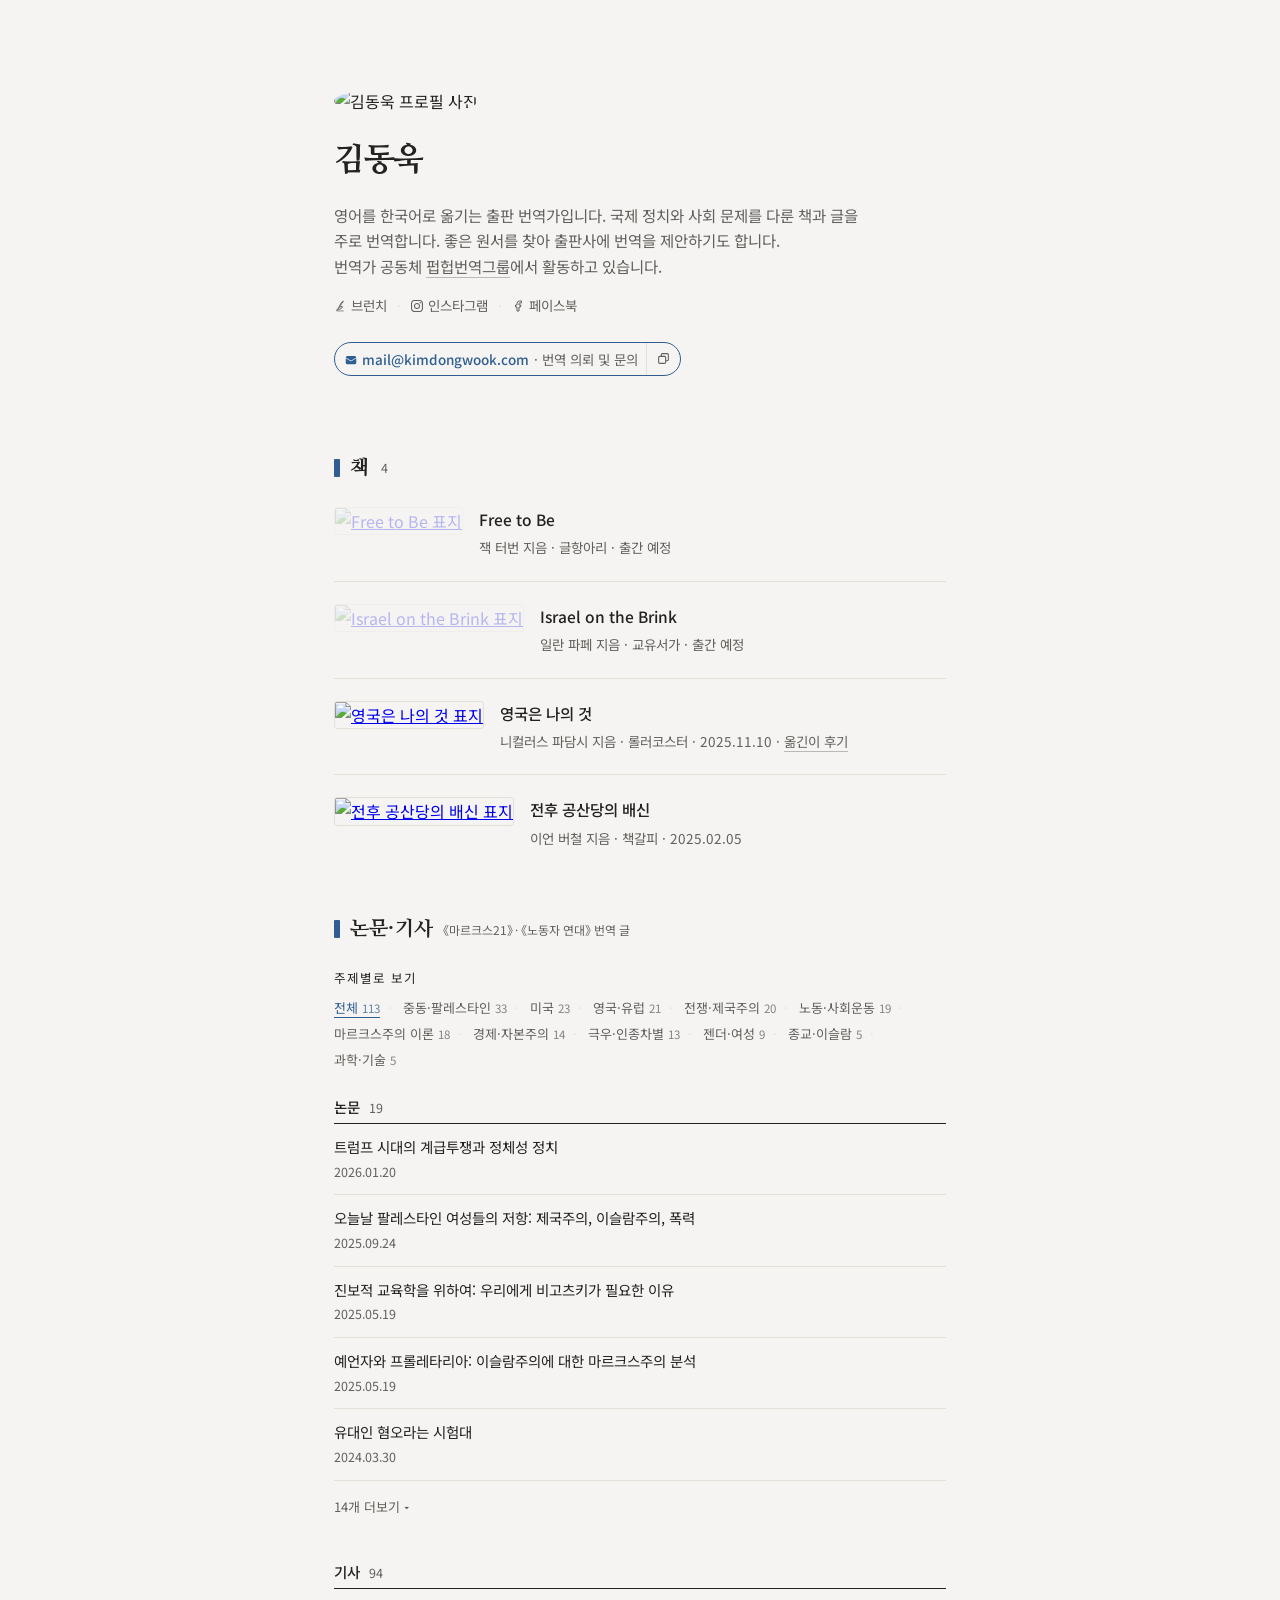
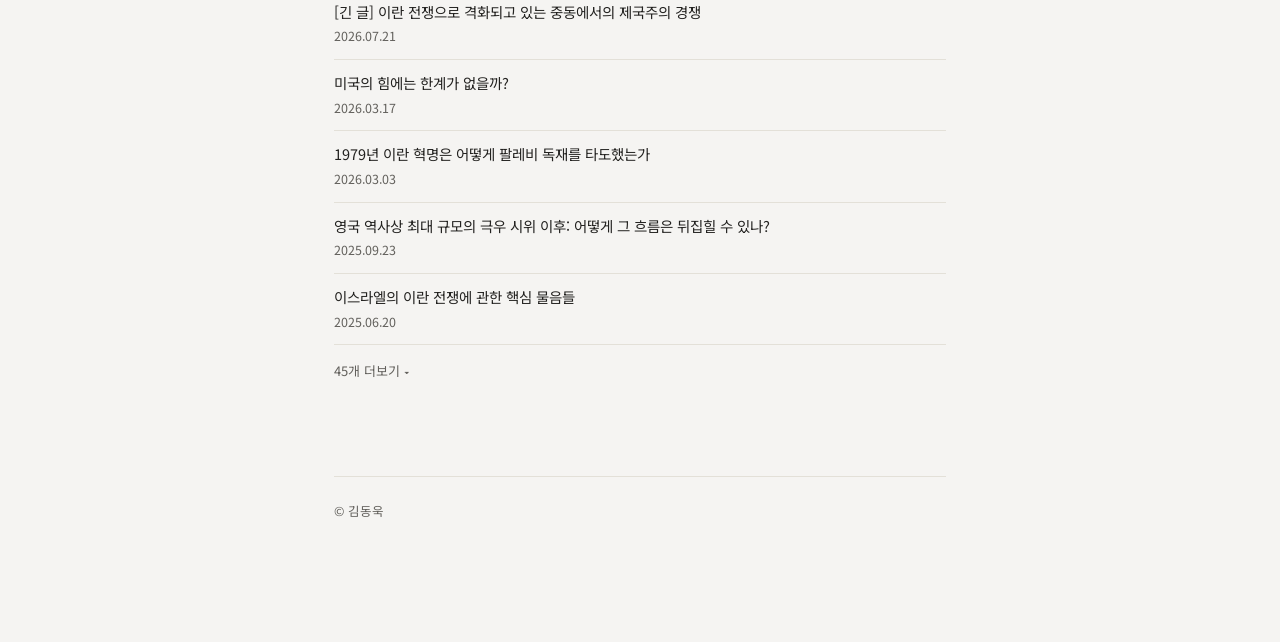
==== index.html @ 089b230c "Update asset version" ====
<!DOCTYPE html>
<html lang="ko">
<head>
<meta charset="UTF-8">
<meta name="viewport" content="width=device-width, initial-scale=1.0">

<!-- Google tag (gtag.js) -->
<script async src="https://www.googletagmanager.com/gtag/js?id=G-7L3V4NQENM"></script>
<script>
  window.dataLayer = window.dataLayer || [];
  function gtag(){dataLayer.push(arguments);}
  gtag('js', new Date());
  gtag('config', 'G-7L3V4NQENM');
</script>

<title>번역가 김동욱 | 포트폴리오</title>
<meta name="description" content="영어를 한국어로 옮기는 출판 번역가입니다. 국제 정치와 사회 문제를 다룬 책과 글을 주로 번역합니다.">
<meta name="theme-color" content="#F5F4F2">
<link rel="canonical" href="https://kimdongwook.com/">

<link rel="icon" type="image/png" sizes="32x32" href="assets/img/favicon-32x32.png">
<link rel="icon" type="image/png" sizes="16x16" href="assets/img/favicon-16x16.png">
<link rel="apple-touch-icon" sizes="180x180" href="assets/img/apple-touch-icon.png">

<meta property="og:type" content="profile">
<meta property="og:site_name" content="번역가 김동욱">
<meta property="og:title" content="번역가 김동욱 | 포트폴리오">
<meta property="og:description" content="영어를 한국어로 옮기는 출판 번역가입니다. 국제 정치와 사회 문제를 다룬 책과 글을 주로 번역합니다.">
<meta property="og:url" content="https://kimdongwook.com/">
<meta property="og:image" content="https://kimdongwook.com/assets/img/ogimage.jpg">
<meta property="og:image:width" content="1200">
<meta property="og:image:height" content="630">
<meta property="og:image:alt" content="번역가 김동욱의 프로필 사진과 이름, 소개 문구">
<meta property="og:locale" content="ko_KR">

<meta name="twitter:card" content="summary_large_image">
<meta name="twitter:title" content="번역가 김동욱 | 포트폴리오">
<meta name="twitter:description" content="영어를 한국어로 옮기는 출판 번역가입니다. 국제 정치와 사회 문제를 다룬 책과 글을 주로 번역합니다.">
<meta name="twitter:image" content="https://kimdongwook.com/assets/img/ogimage.jpg">
<meta name="twitter:image:alt" content="번역가 김동욱의 프로필 사진과 이름, 소개 문구">

<script type="application/ld+json">
{
  "@context": "https://schema.org",
  "@type": "Person",
  "name": "김동욱",
  "url": "https://kimdongwook.com/",
  "image": "https://kimdongwook.com/assets/img/profile.jpg",
  "jobTitle": "번역가",
  "email": "mail@kimdongwook.com",
  "sameAs": [
    "https://brunch.co.kr/@kimdongwook-tr",
    "https://instagram.com/kimdongwook.translator",
    "https://facebook.com/dongwook.translator"
  ]
}
</script>

<link rel="preconnect" href="https://fonts.googleapis.com">
<link href="https://fonts.googleapis.com/css2?family=Nanum+Myeongjo:wght@800&family=Noto+Sans+KR:wght@400;500&display=swap" rel="stylesheet">
<link rel="stylesheet" href="style.css?v=a7a5760">
</head>
<body>
<div class="wrap">

  <header>
    <div class="photo-wrap">
      <img class="photo" id="profilePhoto" src="assets/img/profile.jpg" alt="김동욱 프로필 사진" loading="lazy">
      <div class="bubble" id="profileBubble">안녕하세요!</div>
    </div>
    <div>
      <h1>김동욱</h1>
      <p class="intro">
        영어를 한국어로 옮기는 출판 번역가입니다. <span class="nowrap">국제 정치와</span> 사회 문제를 다룬 책과 글을 <span class="nowrap">주로 번역합니다.</span>
        좋은 원서를 찾아 출판사에 번역을 <span class="nowrap">제안하기도 합니다.</span>
        <span class="nowrap">번역가 공동체 <a href="https://pubhub.kr/" target="_blank" rel="noopener" aria-label="펍헙번역그룹 (새 창에서 열림)" data-track="social_click" data-item="pubhub">펍헙번역그룹</a>에서</span> 활동하고 있습니다.
      </p>
    </div>
    <div class="meta">
      <div class="links">
        <a href="https://brunch.co.kr/@kimdongwook-tr" target="_blank" rel="noopener" aria-label="브런치 (새 창에서 열림)" data-track="social_click" data-item="brunch">
          <svg class="icon icon-brunch" viewBox="12 8 24 32" aria-hidden="true"><path fill-rule="evenodd" clip-rule="evenodd" stroke="currentColor" stroke-width="1.0" stroke-linejoin="round" d="M33.2246 10.7468C32.8009 10.211 31.9289 10.4838 29.9903 12.1984C27.5742 14.3271 23.9209 20.5328 21.9335 24.2494C21.7095 24.6635 21.008 25.9007 20.1215 27.4546H20.1166C19.0352 29.3397 17.6714 31.6973 16.5559 33.6262C16.2003 33.4996 15.8106 33.3096 15.4112 33.0222L15.1579 33.4606C15.3625 33.67 15.7424 33.9574 16.2295 34.1864C15.2407 35.8864 14.5198 37.1334 14.4711 37.2113C14.3395 37.4451 14.4613 37.5474 14.6123 37.4792C14.8023 37.3964 14.9825 37.3185 15.1481 37.2454C16.5218 36.656 16.8043 36.4027 16.9066 35.8328C17.0868 34.7904 17.6129 34.6053 17.6178 34.6053C17.6178 34.6053 17.7249 34.6004 17.9003 34.5907C18.3484 34.5663 19.2934 34.4884 20.4966 34.2497C21.2905 34.0938 22.1966 33.8698 23.1513 33.5483C23.6433 33.3875 24.145 33.1976 24.6467 32.9735C26.2152 32.2867 30.6625 29.6953 30.6625 26.2173C30.6625 24.8973 29.8636 24.1423 28.4997 24.1423C26.4198 24.1423 23.9112 25.813 21.1054 28.7357C21.0324 28.8282 20.9057 28.7649 21.2613 28.1804C21.9628 27.0357 23.5507 24.1228 27.0335 20.6935C29.0696 18.6867 28.0321 17.917 28.0321 17.917C28.0321 17.917 30.0877 16.9769 31.6318 14.9554C32.5573 13.7523 33.7312 11.3898 33.2198 10.742L33.2246 10.7468ZM26.4831 25.6961L26.5708 25.6523C27.0871 25.3941 27.584 25.2529 27.9688 25.2529C28.2805 25.2529 28.5192 25.3405 28.6751 25.5208C28.8553 25.7156 28.9186 26.0176 28.8748 26.4122C28.5777 28.8526 26.1226 31.1566 23.9648 32.2721C23.5702 32.4718 23.1659 32.652 22.7713 32.803C20.6476 33.6408 18.6017 33.8405 18.1341 33.8844H18.0318C18.061 33.8405 19.3032 31.8726 21.2662 29.7781C22.6885 28.2583 24.4811 26.6655 26.4782 25.701L26.4831 25.6961ZM27.2284 17.4835C26.7802 17.7953 27.2235 18.0291 27.2332 18.4723C27.243 19.0228 26.2395 19.7047 24.7149 21.356C27.6375 15.7738 31.9582 11.6188 31.9582 11.6188C31.0716 14.4781 28.8991 16.3145 27.2284 17.4884V17.4835Z"/><path fill-rule="evenodd" clip-rule="evenodd" stroke="currentColor" stroke-width="1.0" stroke-linejoin="round" d="M33.3762 37.4935L33.5857 37.1087H17.0972L16.8926 37.4935H33.3762Z"/></svg>
          브런치
        </a>
        <span class="sep">·</span>
        <a href="https://instagram.com/kimdongwook.translator" target="_blank" rel="noopener" aria-label="인스타그램 (새 창에서 열림)" data-track="social_click" data-item="instagram">
          <svg class="icon" viewBox="0 0 24 24" aria-hidden="true"><path d="M7.0301.084c-1.2768.0602-2.1487.264-2.911.5634-.7888.3075-1.4575.72-2.1228 1.3877-.6652.6677-1.075 1.3368-1.3802 2.127-.2954.7638-.4956 1.6365-.552 2.914-.0564 1.2775-.0689 1.6882-.0626 4.947.0062 3.2586.0206 3.6671.0825 4.9473.061 1.2765.264 2.1482.5635 2.9107.308.7889.72 1.4573 1.388 2.1228.6679.6655 1.3365 1.0743 2.1285 1.38.7632.295 1.6361.4961 2.9134.552 1.2773.056 1.6884.069 4.9462.0627 3.2578-.0062 3.668-.0207 4.9478-.0814 1.28-.0607 2.147-.2652 2.9098-.5633.7889-.3086 1.4578-.72 2.1228-1.3881.665-.6682 1.0745-1.3378 1.3795-2.1284.2957-.7632.4966-1.636.552-2.9124.056-1.2809.0692-1.6898.063-4.948-.0063-3.2583-.021-3.6668-.0817-4.9465-.0607-1.2797-.264-2.1487-.5633-2.9117-.3084-.7889-.72-1.4568-1.3876-2.1228C21.2982 1.33 20.628.9208 19.8378.6165 19.074.321 18.2017.1197 16.9244.0645 15.6471.0093 15.236-.005 11.977.0014 8.718.0076 8.31.0215 7.0301.0839m.1402 21.6932c-1.17-.0509-1.8053-.2453-2.2287-.408-.5606-.216-.96-.4771-1.3819-.895-.422-.4178-.6811-.8186-.9-1.378-.1644-.4234-.3624-1.058-.4171-2.228-.0595-1.2645-.072-1.6442-.079-4.848-.007-3.2037.0053-3.583.0607-4.848.05-1.169.2456-1.805.408-2.2282.216-.5613.4762-.96.895-1.3816.4188-.4217.8184-.6814 1.3783-.9003.423-.1651 1.0575-.3614 2.227-.4171 1.2655-.06 1.6447-.072 4.848-.079 3.2033-.007 3.5835.005 4.8495.0608 1.169.0508 1.8053.2445 2.228.408.5608.216.96.4754 1.3816.895.4217.4194.6816.8176.9005 1.3787.1653.4217.3617 1.056.4169 2.2263.0602 1.2655.0739 1.645.0796 4.848.0058 3.203-.0055 3.5834-.061 4.848-.051 1.17-.245 1.8055-.408 2.2294-.216.5604-.4763.96-.8954 1.3814-.419.4215-.8181.6811-1.3783.9-.4224.1649-1.0577.3617-2.2262.4174-1.2656.0595-1.6448.072-4.8493.079-3.2045.007-3.5825-.006-4.848-.0608M16.953 5.5864A1.44 1.44 0 1 0 18.39 4.144a1.44 1.44 0 0 0-1.437 1.4424M5.8385 12.012c.0067 3.4032 2.7706 6.1557 6.173 6.1493 3.4026-.0065 6.157-2.7701 6.1506-6.1733-.0065-3.4032-2.771-6.1565-6.174-6.1498-3.403.0067-6.156 2.771-6.1496 6.1738M8 12.0077a4 4 0 1 1 4.008 3.9921A3.9996 3.9996 0 0 1 8 12.0077"/></svg>
          인스타그램
        </a>
        <span class="sep">·</span>
        <a href="https://facebook.com/dongwook.translator" target="_blank" rel="noopener" aria-label="페이스북 (새 창에서 열림)" data-track="social_click" data-item="facebook">
          <svg class="icon" viewBox="0 0 24 24" style="fill:none;stroke:currentColor;stroke-width:2;stroke-linecap:round;stroke-linejoin:round" aria-hidden="true"><path d="M18 2h-3a5 5 0 0 0-5 5v3H7v4h3v8h4v-8h3l1-4h-4V7a1 1 0 0 1 1-1h3z"/></svg>
          페이스북
        </a>
      </div>
      <div class="mail">
        <div class="mail-pill">
          <a class="mail-link" href="mailto:mail@kimdongwook.com" data-track="email_click">
            <svg class="icon" viewBox="0 0 24 24" aria-hidden="true"><path d="M1.5 8.67v8.58a3 3 0 003 3h15a3 3 0 003-3V8.67l-8.928 5.493a3 3 0 01-3.144 0L1.5 8.67Z M22.5 6.908V6.75a3 3 0 00-3-3h-15a3 3 0 00-3 3v.158l9.714 5.978a1.5 1.5 0 001.572 0L22.5 6.908Z"/></svg>
            <span class="mail-address">mail@kimdongwook.com</span>
            <span class="mail-label">· 번역 의뢰 및 문의</span>
          </a>
          <button type="button" class="copy-btn" data-copy="mail@kimdongwook.com" aria-label="이메일 주소 복사">
            <svg class="icon copy-icon" viewBox="0 0 24 24" aria-hidden="true"><path d="M8 8V5a2 2 0 012-2h9a2 2 0 012 2v9a2 2 0 01-2 2h-3M8 8H5a2 2 0 00-2 2v9a2 2 0 002 2h9a2 2 0 002-2v-3M8 8h6a2 2 0 012 2v6"/></svg>
            <svg class="icon check-icon" viewBox="0 0 24 24" aria-hidden="true"><path d="M4 12l5 5L20 6"/></svg>
          </button>
          <span class="copy-toast" role="status" aria-live="polite">복사됨</span>
        </div>
      </div>
    </div>
  </header>

  <section>
    <div class="eyebrow">
      <div class="tab"></div>
      <h2>책</h2>
      <span class="count" data-count-for="#book-list"></span>
    </div>
    <div class="books" id="book-list"><p class="loading-state">불러오는 중…</p></div>
    <button class="more" id="book-more" data-target="#book-list" data-steps="10,50,100,150" hidden>
      <span class="label"></span><span class="arrow">▾</span>
    </button>
  </section>

  <section>
    <div class="eyebrow">
      <div class="tab"></div>
      <div class="eyebrow-text">
        <h2>논문·기사</h2>
        <span class="section-note"><span class="bo">《</span>&#8288;마르크스21》<span class="dot">·</span>《&#8288;노동자 연대<span class="bc">》</span> 번역 글</span>
      </div>
    </div>
    <div class="topic-filter">
      <p class="topic-label" id="tag-label">주제별로 보기</p>
      <div class="tags" id="tag-list" role="group" aria-labelledby="tag-label"></div>
      <span class="sr-only" id="tag-status" role="status" aria-live="polite"></span>
    </div>

    <div class="sublist">
      <div class="sub-head">
        <h3>논문</h3>
        <span class="count" data-count-for="#paper-list"></span>
      </div>
      <ul class="list" id="paper-list"><li class="loading-state">불러오는 중…</li></ul>
      <p class="filter-empty" hidden>이 주제의 논문은 없습니다.</p>
      <button class="more" id="paper-more" data-target="#paper-list" data-steps="5,50,100,150" hidden>
        <span class="label"></span><span class="arrow">▾</span>
      </button>
    </div>

    <div class="sublist">
      <div class="sub-head">
        <h3>기사</h3>
        <span class="count" data-count-for="#article-list"></span>
      </div>
      <ul class="list" id="article-list"><li class="loading-state">불러오는 중…</li></ul>
      <p class="filter-empty" hidden>이 주제의 기사는 없습니다.</p>
      <button class="more" id="article-more" data-target="#article-list" data-steps="5,50,100,150" hidden>
        <span class="label"></span><span class="arrow">▾</span>
      </button>
    </div>
  </section>

  <footer>
    © 김동욱
  </footer>

</div>

<dialog class="afterword" id="afterword" aria-labelledby="afterword-title">
  <div class="afterword-bar">
    <span class="afterword-bar-label" aria-hidden="true">옮긴이 후기</span>
    <button type="button" class="afterword-close" aria-label="닫기">
      <svg class="icon" viewBox="0 0 24 24" aria-hidden="true"><path d="M6 6l12 12M18 6L6 18"/></svg>
    </button>
  </div>
  <div class="afterword-scroll" tabindex="-1">
    <div class="afterword-book">
      <img class="afterword-cover" alt="">
      <div>
        <h2 class="afterword-title" id="afterword-title"></h2>
        <div class="afterword-sub"></div>
      </div>
    </div>
    <div class="afterword-body"></div>
  </div>
</dialog>

<script src="script.js?v=a7a5760"></script>
<script>
(function(){
  var photo = document.getElementById('profilePhoto');
  var wrap = photo.closest('.photo-wrap');
  var bubble = document.getElementById('profileBubble');
  var clickTimes = [];
  var hideTimer = null;

  var totalClicks = 0;

  photo.addEventListener('click', function(){
    var now = Date.now();
    totalClicks++;
    if (typeof gtag === 'function') gtag('event', 'profile_photo_click', { click_count: totalClicks });
    clickTimes.push(now);
    clickTimes = clickTimes.filter(function(t){ return now - t < 3000; });

    if (clickTimes.length >= 5) {
      bubble.textContent = '왜 자꾸 누르세요?';
    } else {
      bubble.textContent = '안녕하세요!';
    }

    wrap.classList.add('show-bubble');
    clearTimeout(hideTimer);
    hideTimer = setTimeout(function(){
      wrap.classList.remove('show-bubble');
    }, 1000);
  });
})();
</script>
</body>
</html>
---- style.css ----
:root{
  --bg: #F5F4F2;
  --ink: #232220;
  --ink-soft: #62605c;
  --line: #E3E0D8;
  --accent: #2F5F92;      /* soft cornflower blue, darkened for contrast */
  --accent-soft: #EAF1F8;
  --link-line: rgba(98,96,92,0.4);  /* underline for quiet gray inline links */
}
*{box-sizing:border-box;}
body{
  margin:0;
  background:var(--bg);
  color:var(--ink);
  font-family:'Noto Sans KR',sans-serif;
  -webkit-font-smoothing:antialiased;
  line-height:1.65;
}
.wrap{
  max-width:660px;
  margin:0 auto;
  padding:88px 24px 120px;
}

/* header */
header{
  display:flex;
  flex-direction:column;
  align-items:flex-start;
  gap:20px;
  margin-bottom:76px;
}
.photo-wrap{
  position:relative;
  flex-shrink:0;
}
.photo{
  width:76px;
  height:76px;
  border-radius:50%;
  object-fit:cover;
  flex-shrink:0;
  cursor:pointer;
}
.bubble{
  display:none;
  position:absolute;
  left:calc(100% + 14px);
  bottom:calc(50% + 6px);
  background:#fff;
  color:#222;
  padding:8px 14px;
  border-radius:12px;
  border:1px solid #e0e0e0;
  box-shadow:0 2px 8px rgba(0,0,0,0.08);
  white-space:nowrap;
  font-size:14px;
  z-index:2;
}
.bubble::after{
  content:"";
  position:absolute;
  right:100%;
  bottom:10px;
  border:7px solid transparent;
  border-right-color:#fff;
  filter:drop-shadow(-1px 0 0 #e0e0e0);
}
.photo-wrap.show-bubble .bubble{
  display:block;
}
h1{
  font-family:'Nanum Myeongjo', serif;
  font-weight:800;
  font-size:32px;
  margin:0 0 6px;
  letter-spacing:-0.01em;
}
.intro{
  font-size:15.5px;
  color:var(--ink-soft);
  margin-bottom:0;
  word-break:keep-all;
  overflow-wrap:break-word;
}
.intro .nowrap{ white-space:nowrap; }  /* 뜻이 이어지는 말이 줄 끝에서 갈라지지 않게 */
.intro a{color:var(--ink-soft); text-decoration:none; border-bottom:1px solid var(--link-line);}
.intro a:hover{color:var(--accent); border-bottom-color:var(--accent);}
.meta{
  display:flex;
  flex-direction:column;
  gap:0;
  margin-top:-5px;
  font-size:13.5px;
  color:var(--ink-soft);
}
.meta .links{
  display:flex;
  flex-wrap:wrap;
  gap:6px 10px;
}
.meta a{
  display:inline-flex;
  align-items:center;
  gap:5px;
  color:var(--ink-soft);
  text-decoration:none;
  padding-bottom:1px;
  border-bottom:1px solid transparent;
}
.meta a:hover{ color:var(--accent); border-bottom-color:var(--accent); }
.meta .links a{
  position:relative;
}
.meta .links a::after{
  content:"";
  position:absolute;
  inset:-8px -5px;
}
.meta .sep{ color:var(--line); }
.meta .icon{
  width:12px;
  height:12px;
  flex-shrink:0;
  fill:currentColor;
}
.meta .mail-link .icon{
  transform:translateY(1px);
}
.mail{
  display:flex;
  align-items:center;
  flex-wrap:wrap;
  gap:8px;
  margin-top:23px;
}
.mail-pill{
  position:relative;
  display:flex;
  align-items:stretch;
  border:1px solid var(--accent);
  border-radius:20px;
}
.meta .mail-link{
  border-radius:20px 0 0 20px;
  padding:5px 8px 5px 10px;
  color:var(--accent);
  font-weight:500;
  border-bottom:none;
}
.meta .mail-link:hover{
  background:var(--accent-soft);
}
.meta .mail-link .mail-label{
  color:var(--ink-soft);
  font-weight:400;
}
.meta .mail-link:hover .mail-label{
  color:var(--accent);
}
.copy-btn{
  display:flex;
  align-items:center;
  justify-content:center;
  width:34px;
  align-self:stretch;
  border:none;
  border-left:1px solid var(--line);
  border-radius:0 19px 19px 0;
  margin:0;
  padding:0;
  background:none;
  color:var(--ink-soft);
  cursor:pointer;
}
.copy-btn:hover{ color:var(--accent); background:var(--accent-soft); }
.copy-btn .icon{
  width:13px;
  height:13px;
  fill:none;
  stroke:currentColor;
  stroke-width:2;
  stroke-linecap:round;
  stroke-linejoin:round;
}
.copy-btn .check-icon{ display:none; }
.copy-btn.copied .copy-icon{ display:none; }
.copy-btn.copied .check-icon{ display:block; }
.copy-btn.copied .icon{ color:#2f9e52; }
.copy-toast{
  position:absolute;
  top:-30px;
  right:0;
  background:var(--ink);
  color:#fff;
  font-size:11px;
  padding:4px 8px;
  border-radius:6px;
  opacity:0;
  transform:translateY(4px);
  transition:opacity .15s, transform .15s;
  pointer-events:none;
  white-space:nowrap;
}
.copy-toast.show{
  opacity:1;
  transform:translateY(0);
}
@media (pointer:coarse){
  .meta .mail-link{
    padding:10px 8px 10px 10px;
  }
  .copy-btn{
    width:40px;
  }
}

/* section */
section{ margin-bottom:64px; }
section:last-child{ margin-bottom:0; }
.eyebrow{
  display:flex;
  align-items:center;
  gap:10px;
  margin-bottom:22px;
}
.eyebrow .tab{
  width:6px;
  height:18px;
  background:var(--accent);
  border-radius:1px;
}
.eyebrow h2{
  font-family:'Nanum Myeongjo', serif;
  font-weight:800;
  font-size:20px;
  margin:0;
  letter-spacing:0.01em;
}
.eyebrow .count{
  font-size:12.5px;
  color:var(--ink-soft);
  margin-left:2px;
}

/* books — card style, only section with images */
.books{
  display:flex;
  flex-direction:column;
  gap:22px;
}
.book{
  display:flex;
  gap:16px;
  align-items:flex-start;
  padding-bottom:22px;
  border-bottom:1px solid var(--line);
}
.book:last-child{ border-bottom:none; padding-bottom:0; }
.book .cover{
  width:52px;
  height:74px;
  border-radius:3px;
  object-fit:cover;
  border:1px solid var(--line);
  flex-shrink:0;
}
.book .title{ font-size:15.5px; font-weight:500; margin-bottom:4px; }
.book .title a{ color:var(--ink); text-decoration:none; }
.book .title a:hover{ color:var(--accent); }
.book .sub{ font-size:13.5px; color:var(--ink-soft); }
.book .cover-link{ display:block; flex-shrink:0; }
.book .cover.forthcoming{ opacity:0.25; }
.book .afterword-link{
  position:relative;
  white-space:nowrap;
  color:var(--ink-soft);
  text-decoration:none;
  border-bottom:1px solid var(--link-line);
}
.book .afterword-link:hover{ color:var(--accent); border-bottom-color:var(--accent); }
.book .afterword-link::after{
  content:"";
  position:absolute;
  inset:-8px -6px;
}

/* afterword panel — opens over the page, closing returns to the same spot */
html:has(.afterword[open]){ overflow:hidden; }
.afterword{
  position:fixed;
  inset:0 0 0 auto;
  width:min(600px, 100%);
  max-width:100%;
  height:100%;
  max-height:100%;
  margin:0;
  padding:0;
  border:none;
  border-left:1px solid var(--line);
  background:var(--bg);
  color:var(--ink);
  box-shadow:-8px 0 32px rgba(0,0,0,0.08);
}
.afterword[open]{
  display:flex;
  flex-direction:column;
  animation:afterword-in .24s ease-out;
}
.afterword::backdrop{
  background:rgba(35,34,32,0.28);
  animation:afterword-fade .24s ease-out;
}
@keyframes afterword-in{ from{ transform:translateX(32px); opacity:0; } }
@keyframes afterword-fade{ from{ opacity:0; } }
@media (prefers-reduced-motion:reduce){
  .afterword[open], .afterword::backdrop{ animation:none; }
}
.afterword-bar{
  display:flex;
  align-items:center;
  justify-content:space-between;
  flex-shrink:0;
  padding:12px 16px 12px 36px;
  border-bottom:1px solid var(--line);
}
.afterword-bar-label{ font-size:13px; color:var(--ink-soft); }
.afterword-close{
  display:flex;
  align-items:center;
  justify-content:center;
  width:40px;
  height:40px;
  margin:0;
  padding:0;
  border:none;
  border-radius:50%;
  background:none;
  color:var(--ink-soft);
  cursor:pointer;
}
.afterword-close:hover{ color:var(--accent); background:var(--accent-soft); }
.afterword-close .icon{
  width:18px;
  height:18px;
  fill:none;
  stroke:currentColor;
  stroke-width:1.8;
  stroke-linecap:round;
}
.afterword-scroll{
  flex:1;
  overflow-y:auto;
  overscroll-behavior:contain;
  padding:40px 36px 72px;
  outline:none;
}
.afterword-book{
  display:flex;
  gap:16px;
  align-items:flex-start;
  padding-bottom:28px;
  margin-bottom:32px;
  border-bottom:1px solid var(--line);
}
.afterword-cover{
  width:52px;
  height:74px;
  border-radius:3px;
  object-fit:cover;
  border:1px solid var(--line);
  flex-shrink:0;
}
.afterword-title{
  font-family:'Nanum Myeongjo', serif;
  font-weight:800;
  font-size:22px;
  line-height:1.3;
  margin:2px 0 6px;
}
.afterword-sub{ font-size:13.5px; color:var(--ink-soft); }
.afterword-sub a{ color:var(--ink-soft); text-decoration:none; border-bottom:1px solid var(--link-line); }
.afterword-sub a:hover{ color:var(--accent); border-bottom-color:var(--accent); }
/* 《》「」〈〉『』는 한쪽이 비어 있어 글자 사이가 벌어져 보이므로 빈 쪽을 접는다 (script.js trimBrackets) */
.bo{ margin-left:-0.5em; }
.bc{ margin-right:-0.5em; }
.afterword-body p{
  margin:0 0 1.15em;
  font-size:16px;
  line-height:1.85;
  word-break:keep-all;
  overflow-wrap:break-word;
}
.afterword-body p:last-child{ margin-bottom:0; }
.afterword-body .gloss{ font-size:0.8em; margin-left:0.1em; }
.afterword-body .loading-state, .afterword-body .afterword-error{ color:var(--ink-soft); font-size:14px; }
@media (max-width:600px){
  .afterword{ border-left:none; }
  .afterword-bar{ padding:8px 10px 8px 20px; }
  .afterword-scroll{ padding:32px 20px 56px; }
  .afterword-title{ font-size:20px; }
}

/* list rows — papers / articles */
ul.list{
  list-style:none;
  margin:0;
  padding:0;
}
ul.list li{
  display:flex;
  flex-direction:column;
  gap:4px;
  padding:12px 0;
  border-bottom:1px solid var(--line);
}
ul.list li:last-child{ border-bottom:none; }
ul.list a{
  color:var(--ink);
  text-decoration:none;
  font-size:14.5px;
  line-height:1.5;
  display:block;
  white-space:nowrap;
  overflow:hidden;
  text-overflow:ellipsis;
}
ul.list a:hover{ color:var(--accent); }
ul.list .date{
  font-size:12.5px;
  color:var(--ink-soft);
  font-variant-numeric: tabular-nums;
}
/* topic chips — a filter bar for the paper / article lists, not a section of its own */
.eyebrow-text{  /* 제목 옆 안내문 — 좁은 화면에서는 제목 아래로 내려감 */
  display:flex;
  flex-wrap:wrap;
  align-items:baseline;
  column-gap:10px;
  row-gap:2px;
}
.eyebrow:has(.eyebrow-text){ align-items:flex-start; }
.eyebrow:has(.eyebrow-text) .tab{ margin-top:7px; }
.section-note{
  font-size:12px;
  color:var(--ink-soft);
  word-break:keep-all;
}
.section-note .dot{ margin:0 0.2em; }
.topic-filter{ margin:0 0 22px; }
.topic-label{  /* 항목(13px)과 구분되는 작은 레이블 — 위계는 올리지 않음 */
  margin:0 0 6px;
  font-size:12.5px;
  letter-spacing:0.08em;
  color:var(--ink);  /* 위 안내문·아래 태그(ink-soft)와 구분 */
}
.tags{
  font-size:13px;
  line-height:2;
}
.tag-item{ white-space:nowrap; }
.tag-item .sep{
  color:var(--line);
  margin:0 7px 0 8px;
}
.tag{
  position:relative;
  font-family:inherit;
  font-size:inherit;
  line-height:1.4;
  color:var(--ink-soft);
  background:none;
  border:none;
  border-bottom:1px solid transparent;
  border-radius:0;
  padding:0;
  cursor:pointer;
}
.tag::after{  /* 글자보다 넓은 클릭 영역 */
  content:"";
  position:absolute;
  inset:-6px -4px;
}
.tag .n{
  margin-left:4px;
  font-size:11.5px;
  font-variant-numeric:tabular-nums;
  opacity:0.75;
}
.tag:hover{ color:var(--accent); }
.tag[aria-pressed="true"]{
  color:var(--accent);
  border-bottom-color:var(--accent);
}
.tag:focus-visible{ outline:2px solid var(--accent); outline-offset:3px; }
/* 논문·기사 섹션 안의 하위 목록 — 섹션 제목보다 한 단계 낮은 산세리프 소제목 */
.sublist + .sublist{ margin-top:44px; }
.sub-head{
  display:flex;
  align-items:baseline;
  gap:8px;
  padding-bottom:4px;
  border-bottom:1px solid var(--ink);
}
.sub-head h3{
  margin:0;
  font-size:14.5px;
  font-weight:500;
  letter-spacing:0.02em;
}
.sub-head .count{
  font-size:12.5px;
  color:var(--ink-soft);
}
.count .count-tag{ color:var(--accent); }
.filter-empty{
  margin:12px 0 0;
  font-size:14px;
  color:var(--ink-soft);
}
.filter-empty[hidden]{ display:none; }

.more{
  margin-top:16px;
  font-size:13px;
  color:var(--ink-soft);
  background:none;
  border:none;
  cursor:pointer;
  padding:0;
  font-family:inherit;
  display:flex;
  align-items:center;
  gap:4px;
}
.more:hover{ color:var(--accent); }
.more[hidden]{ display:none; }
.more .arrow{
  display:inline-block;
  font-size:11px;
}

.sr-only{
  position:absolute;
  width:1px;
  height:1px;
  padding:0;
  margin:-1px;
  overflow:hidden;
  clip:rect(0,0,0,0);
  white-space:nowrap;
  border:0;
}

.loading-state{
  color:var(--ink-soft);
  font-size:14px;
}
.books .loading-state{ font-size:14.5px; }
ul.list li.loading-state{
  border-bottom:none;
  padding:12px 0;
}

.error-state{
  margin-top:24px;
  padding:20px;
  border:1px solid var(--line);
  border-radius:8px;
  background:#fff;
  color:var(--ink-soft);
  font-size:14px;
}
.error-state p{ margin:0 0 12px; }
.error-state button{
  font-family:inherit;
  font-size:13px;
  color:var(--accent);
  background:var(--accent-soft);
  border:1px solid var(--accent);
  border-radius:20px;
  padding:6px 16px;
  cursor:pointer;
}
.error-state button:hover{ background:var(--accent); color:#fff; }

footer{
  margin-top:96px;
  padding-top:24px;
  border-top:1px solid var(--line);
  font-size:12.5px;
  color:var(--ink-soft);
}

@media (max-width:480px){
  .wrap{ padding:56px 20px 80px; }
  h1{ font-size:27px; }
  .mail-link .mail-label{ display:none; }
}
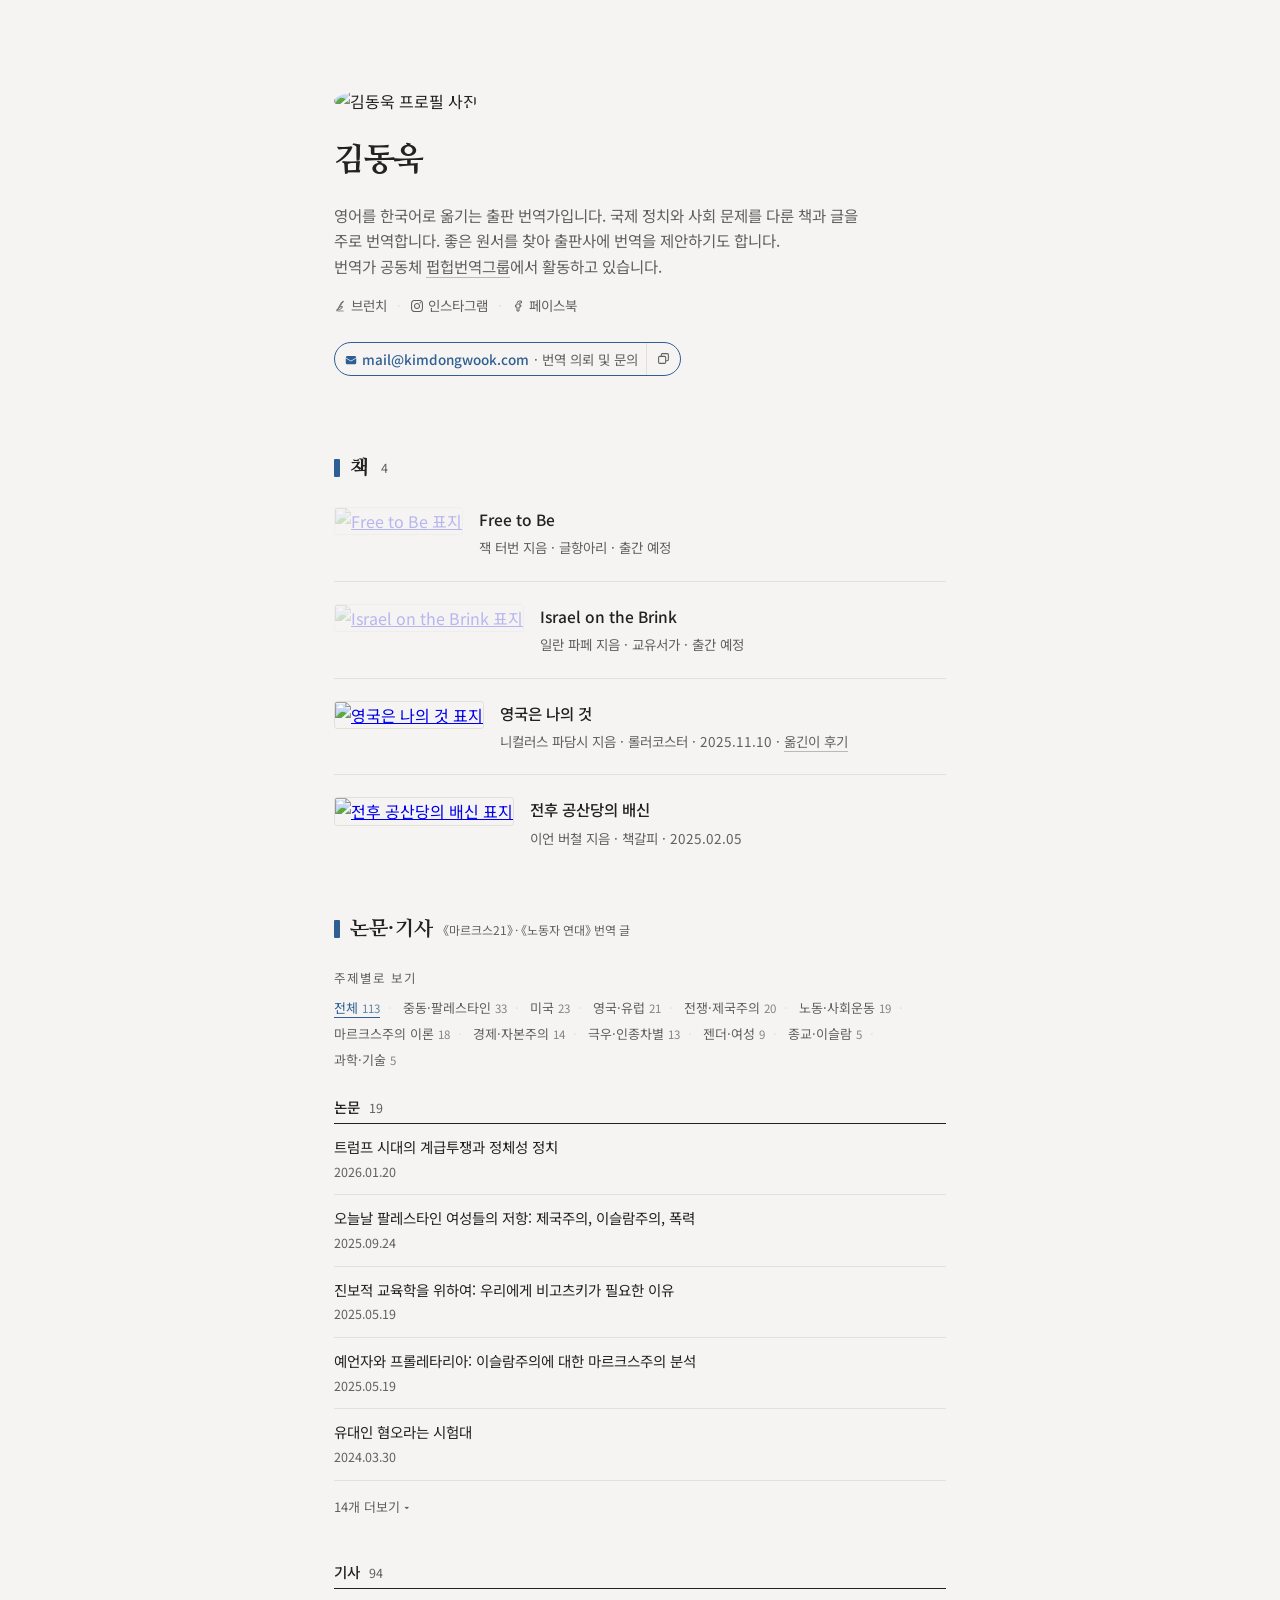
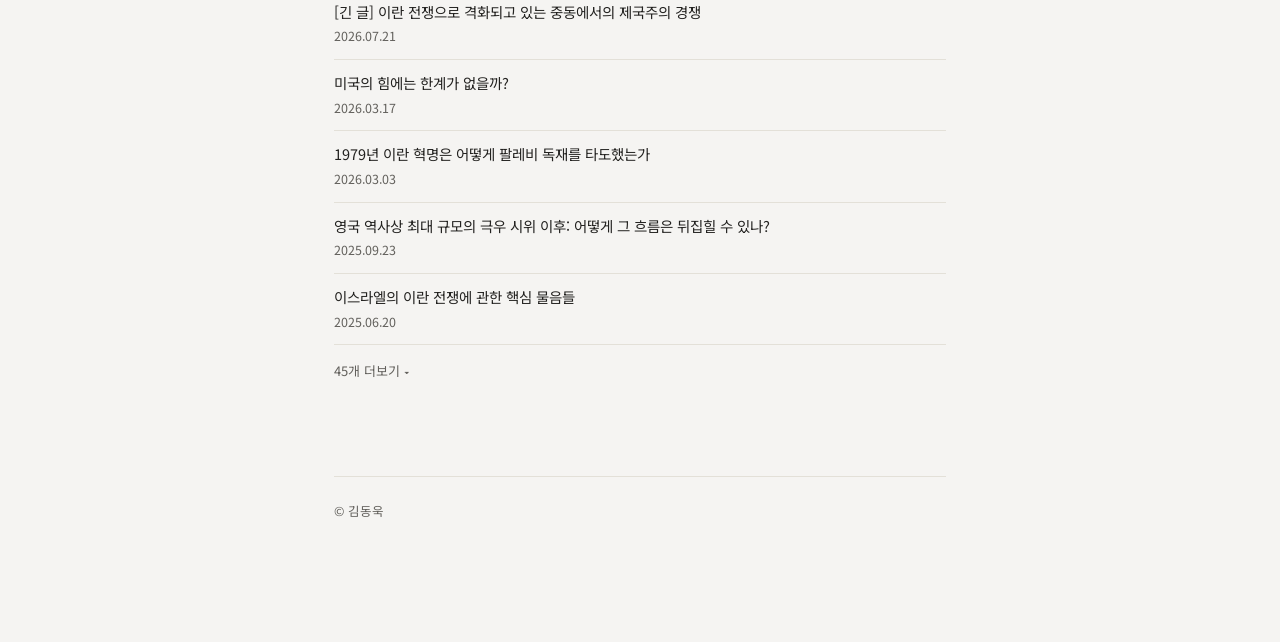
==== commit b74e0480: "Update asset version" ====
--- a/index.html
+++ b/index.html
@@ -58,7 +58,7 @@
 
 <link rel="preconnect" href="https://fonts.googleapis.com">
 <link href="https://fonts.googleapis.com/css2?family=Nanum+Myeongjo:wght@800&family=Noto+Sans+KR:wght@400;500&display=swap" rel="stylesheet">
-<link rel="stylesheet" href="style.css?v=a7a5760">
+<link rel="stylesheet" href="style.css?v=11257d2">
 </head>
 <body>
 <div class="wrap">
@@ -186,7 +186,7 @@
   </div>
 </dialog>
 
-<script src="script.js?v=a7a5760"></script>
+<script src="script.js?v=11257d2"></script>
 <script>
 (function(){
   var photo = document.getElementById('profilePhoto');
--- a/style.css
+++ b/style.css
@@ -452,7 +452,7 @@
   margin:0 0 6px;
   font-size:12.5px;
   letter-spacing:0.08em;
-  color:var(--ink);  /* 위 안내문·아래 태그(ink-soft)와 구분 */
+  color:var(--ink-soft);  /* 아래 태그와 같은 색 */
 }
 .tags{
   font-size:13px;
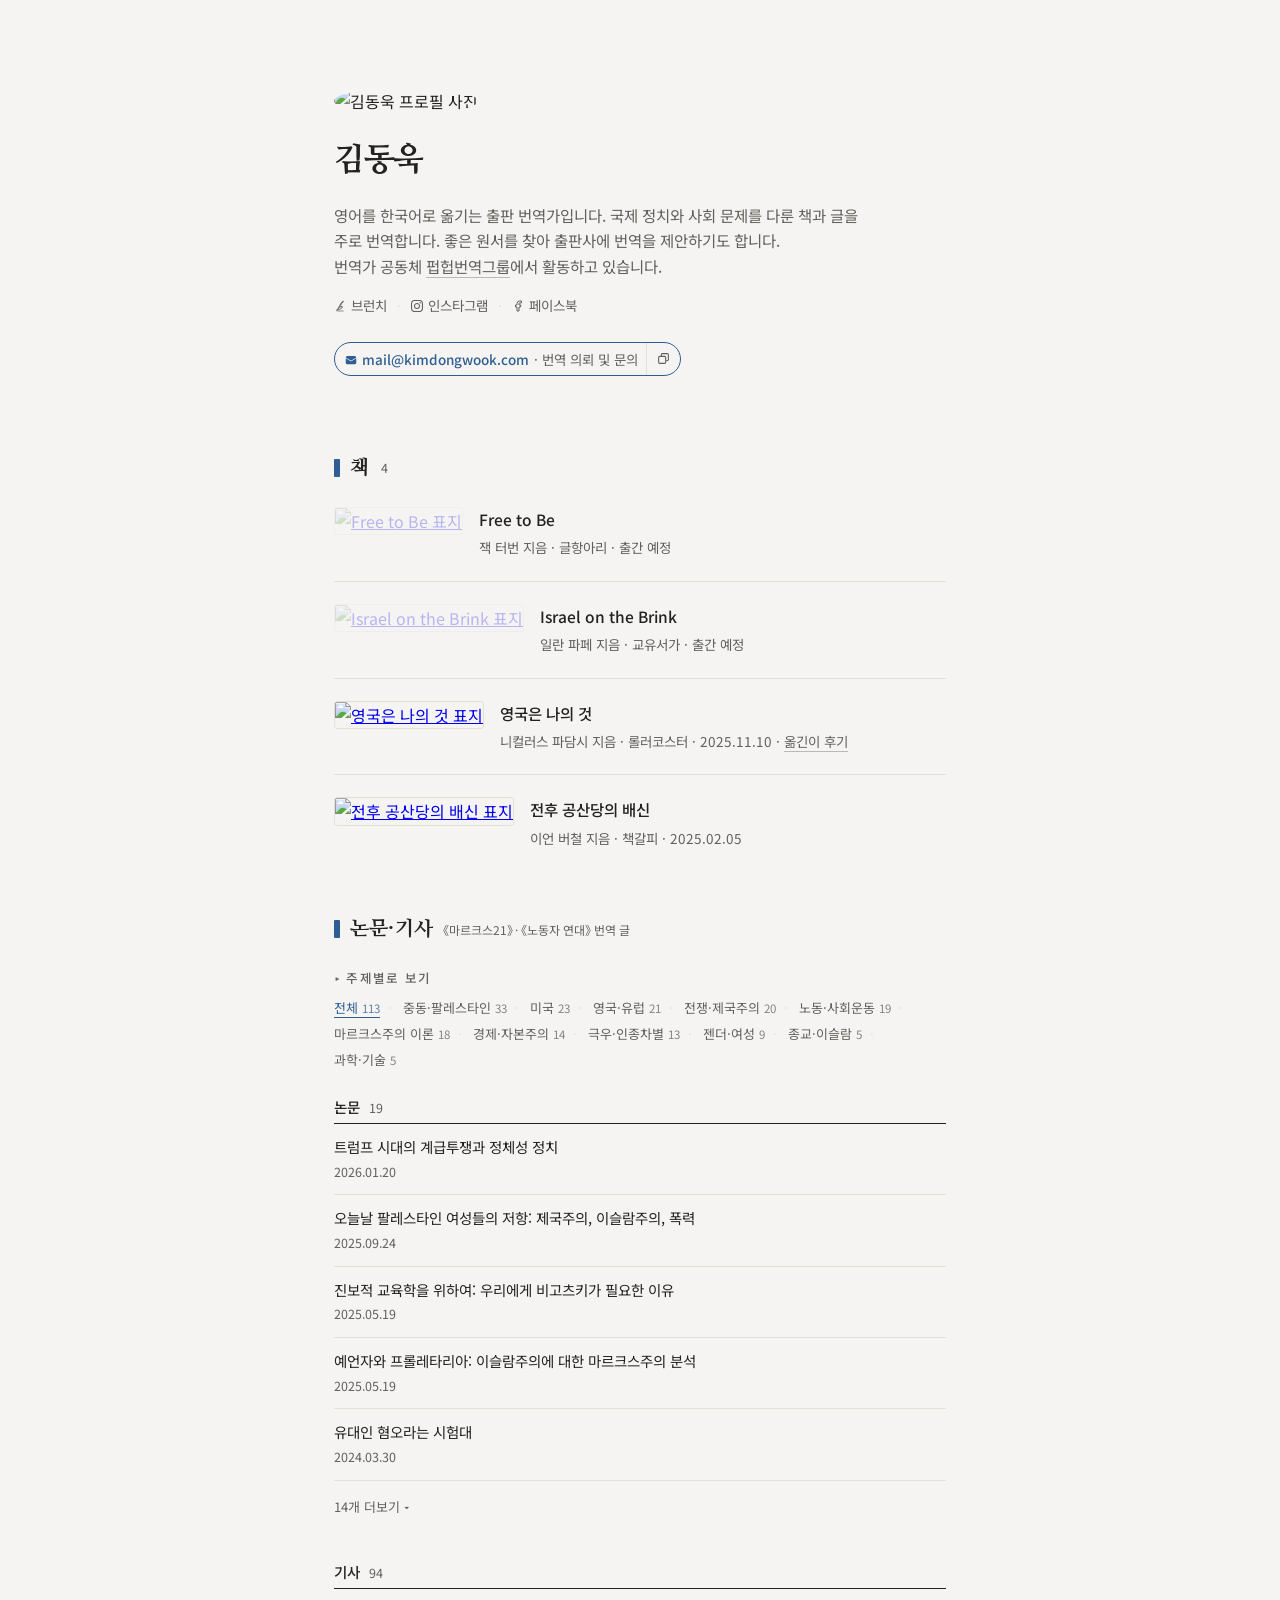
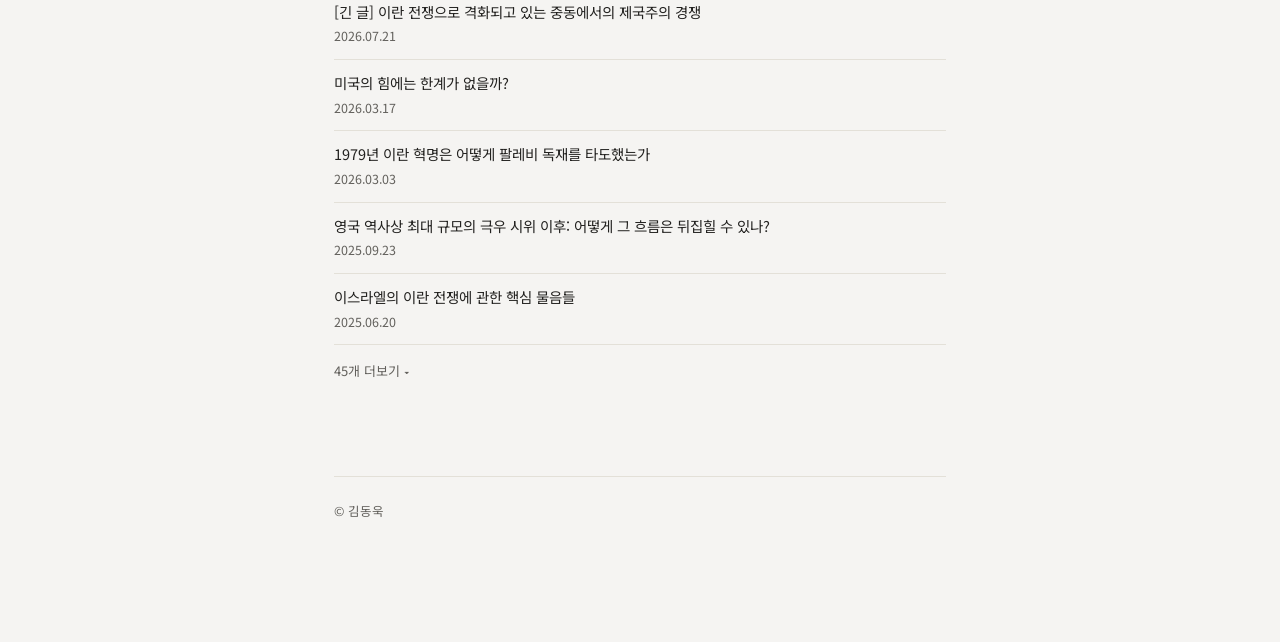
==== commit 9c5ee8b5: "Update asset version" ====
--- a/index.html
+++ b/index.html
@@ -58,7 +58,7 @@
 
 <link rel="preconnect" href="https://fonts.googleapis.com">
 <link href="https://fonts.googleapis.com/css2?family=Nanum+Myeongjo:wght@800&family=Noto+Sans+KR:wght@400;500&display=swap" rel="stylesheet">
-<link rel="stylesheet" href="style.css?v=11257d2">
+<link rel="stylesheet" href="style.css?v=7e4bbc8">
 </head>
 <body>
 <div class="wrap">
@@ -186,7 +186,7 @@
   </div>
 </dialog>
 
-<script src="script.js?v=11257d2"></script>
+<script src="script.js?v=7e4bbc8"></script>
 <script>
 (function(){
   var photo = document.getElementById('profilePhoto');
--- a/style.css
+++ b/style.css
@@ -451,8 +451,14 @@
 .topic-label{  /* 항목(13px)과 구분되는 작은 레이블 — 위계는 올리지 않음 */
   margin:0 0 6px;
   font-size:12.5px;
-  letter-spacing:0.08em;
+  font-weight:500;
+  letter-spacing:0.1em;
   color:var(--ink-soft);  /* 아래 태그와 같은 색 */
+}
+.topic-label::before{  /* 항목과 다른 종류의 글임을 알리는 기호 */
+  content:"▸";
+  margin-right:0.5em;
+  letter-spacing:0;
 }
 .tags{
   font-size:13px;
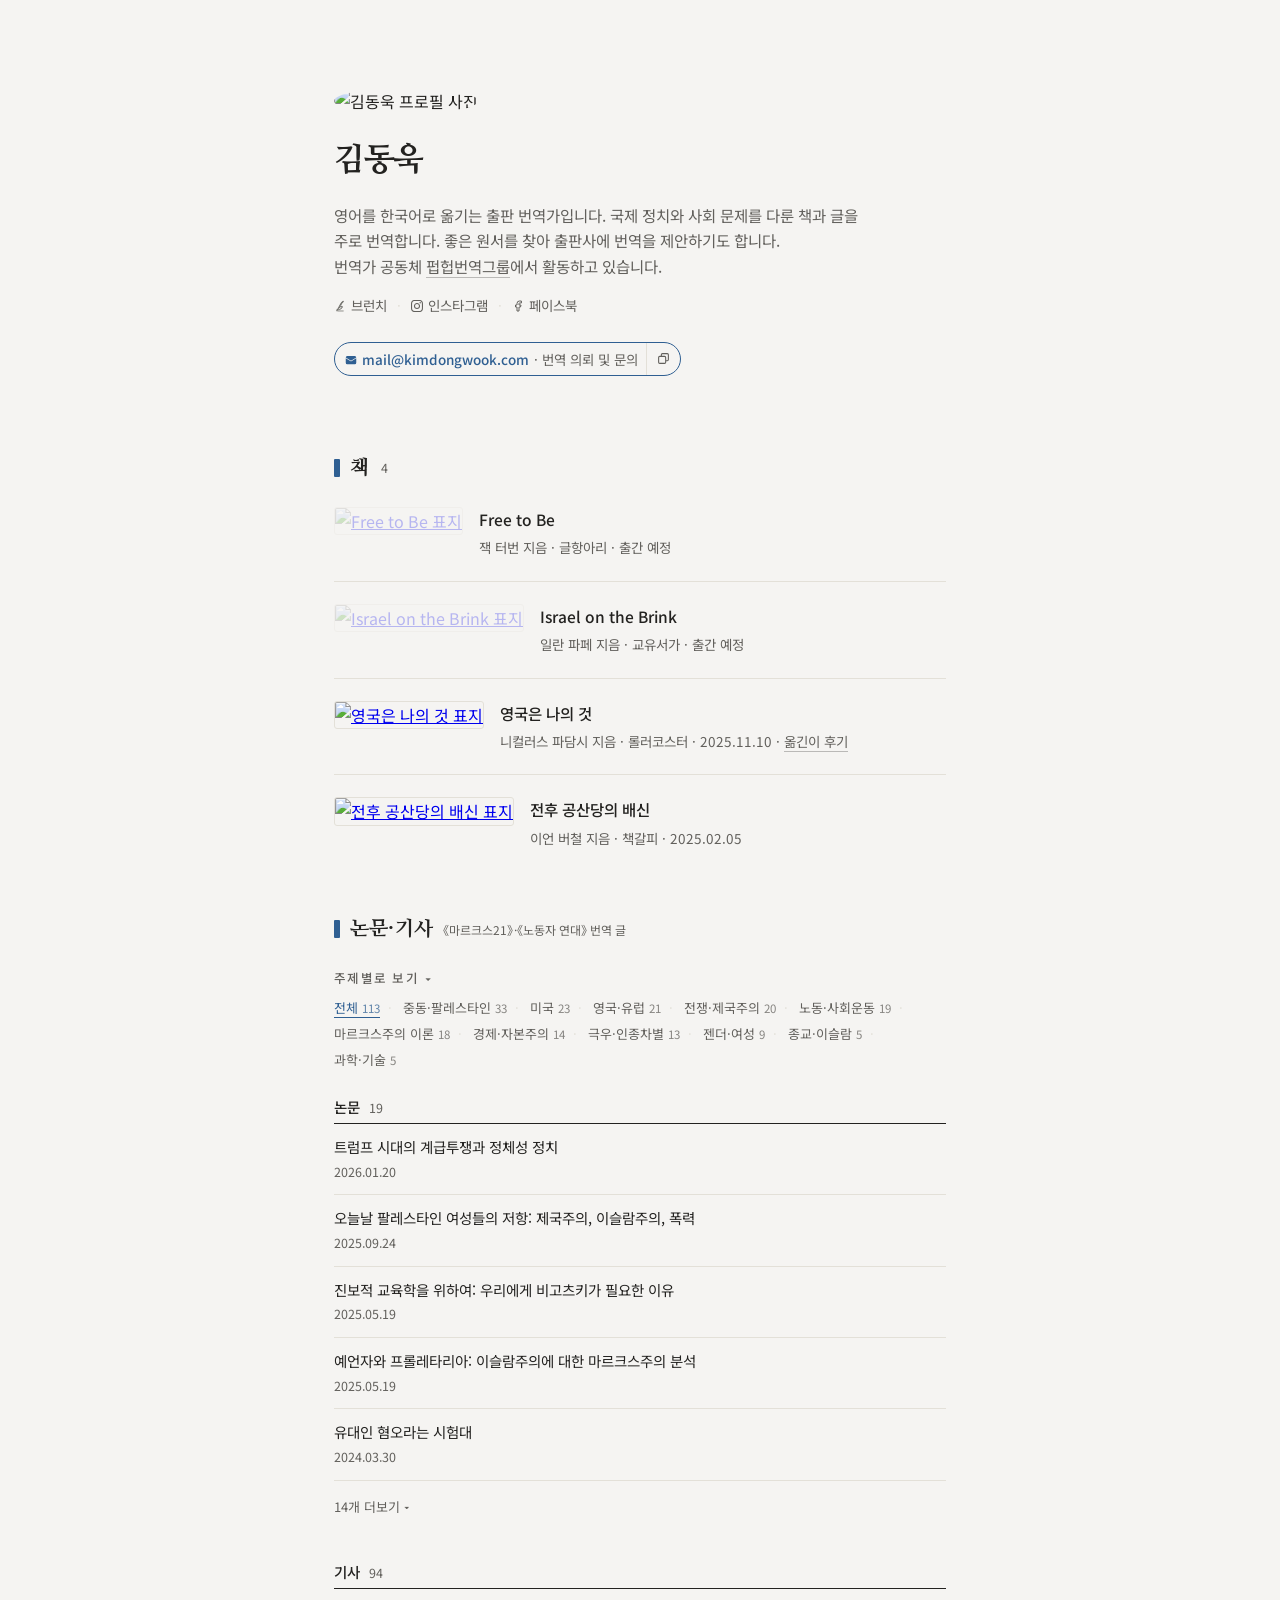
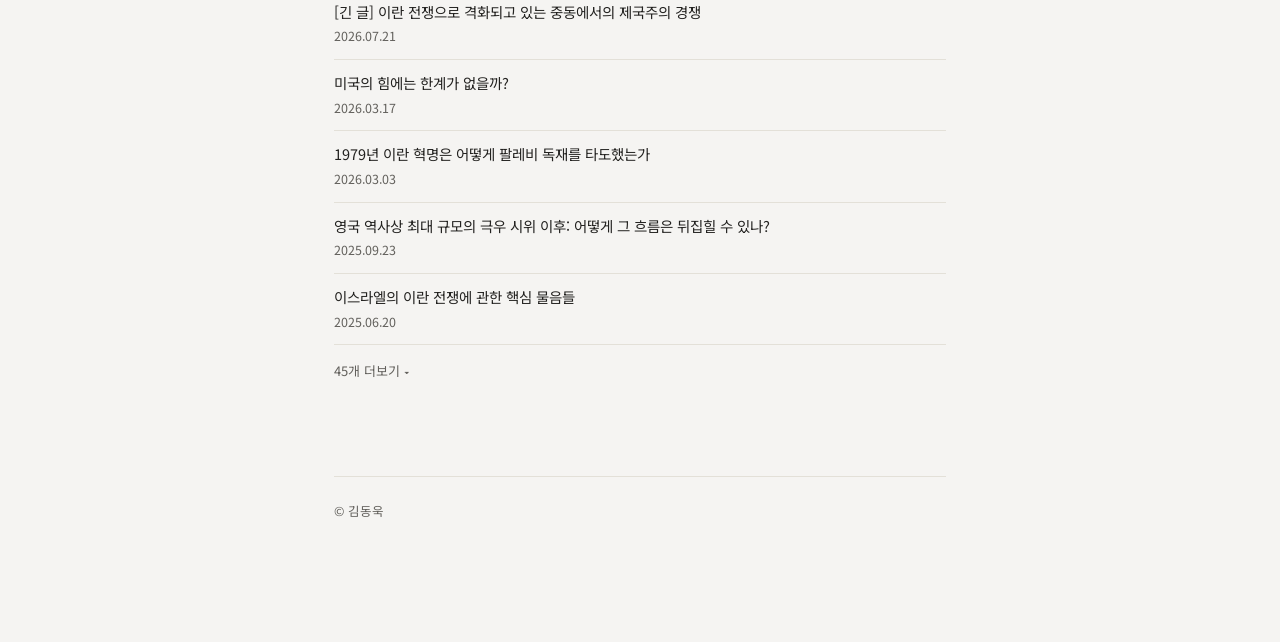
==== commit 11f595be: "Update asset version" ====
--- a/index.html
+++ b/index.html
@@ -58,7 +58,7 @@
 
 <link rel="preconnect" href="https://fonts.googleapis.com">
 <link href="https://fonts.googleapis.com/css2?family=Nanum+Myeongjo:wght@800&family=Noto+Sans+KR:wght@400;500&display=swap" rel="stylesheet">
-<link rel="stylesheet" href="style.css?v=7e4bbc8">
+<link rel="stylesheet" href="style.css?v=ac69d12">
 </head>
 <body>
 <div class="wrap">
@@ -186,7 +186,7 @@
   </div>
 </dialog>
 
-<script src="script.js?v=7e4bbc8"></script>
+<script src="script.js?v=ac69d12"></script>
 <script>
 (function(){
   var photo = document.getElementById('profilePhoto');
--- a/style.css
+++ b/style.css
@@ -446,7 +446,7 @@
   color:var(--ink-soft);
   word-break:keep-all;
 }
-.section-note .dot{ margin:0 0.2em; }
+.section-note .dot{ margin:0 0.05em; }
 .topic-filter{ margin:0 0 22px; }
 .topic-label{  /* 항목(13px)과 구분되는 작은 레이블 — 위계는 올리지 않음 */
   margin:0 0 6px;
@@ -455,9 +455,9 @@
   letter-spacing:0.1em;
   color:var(--ink-soft);  /* 아래 태그와 같은 색 */
 }
-.topic-label::before{  /* 항목과 다른 종류의 글임을 알리는 기호 */
-  content:"▸";
-  margin-right:0.5em;
+.topic-label::after{  /* 아래 항목이 펼쳐진다는 표시 */
+  content:"▾";
+  margin-left:0.5em;
   letter-spacing:0;
 }
 .tags{
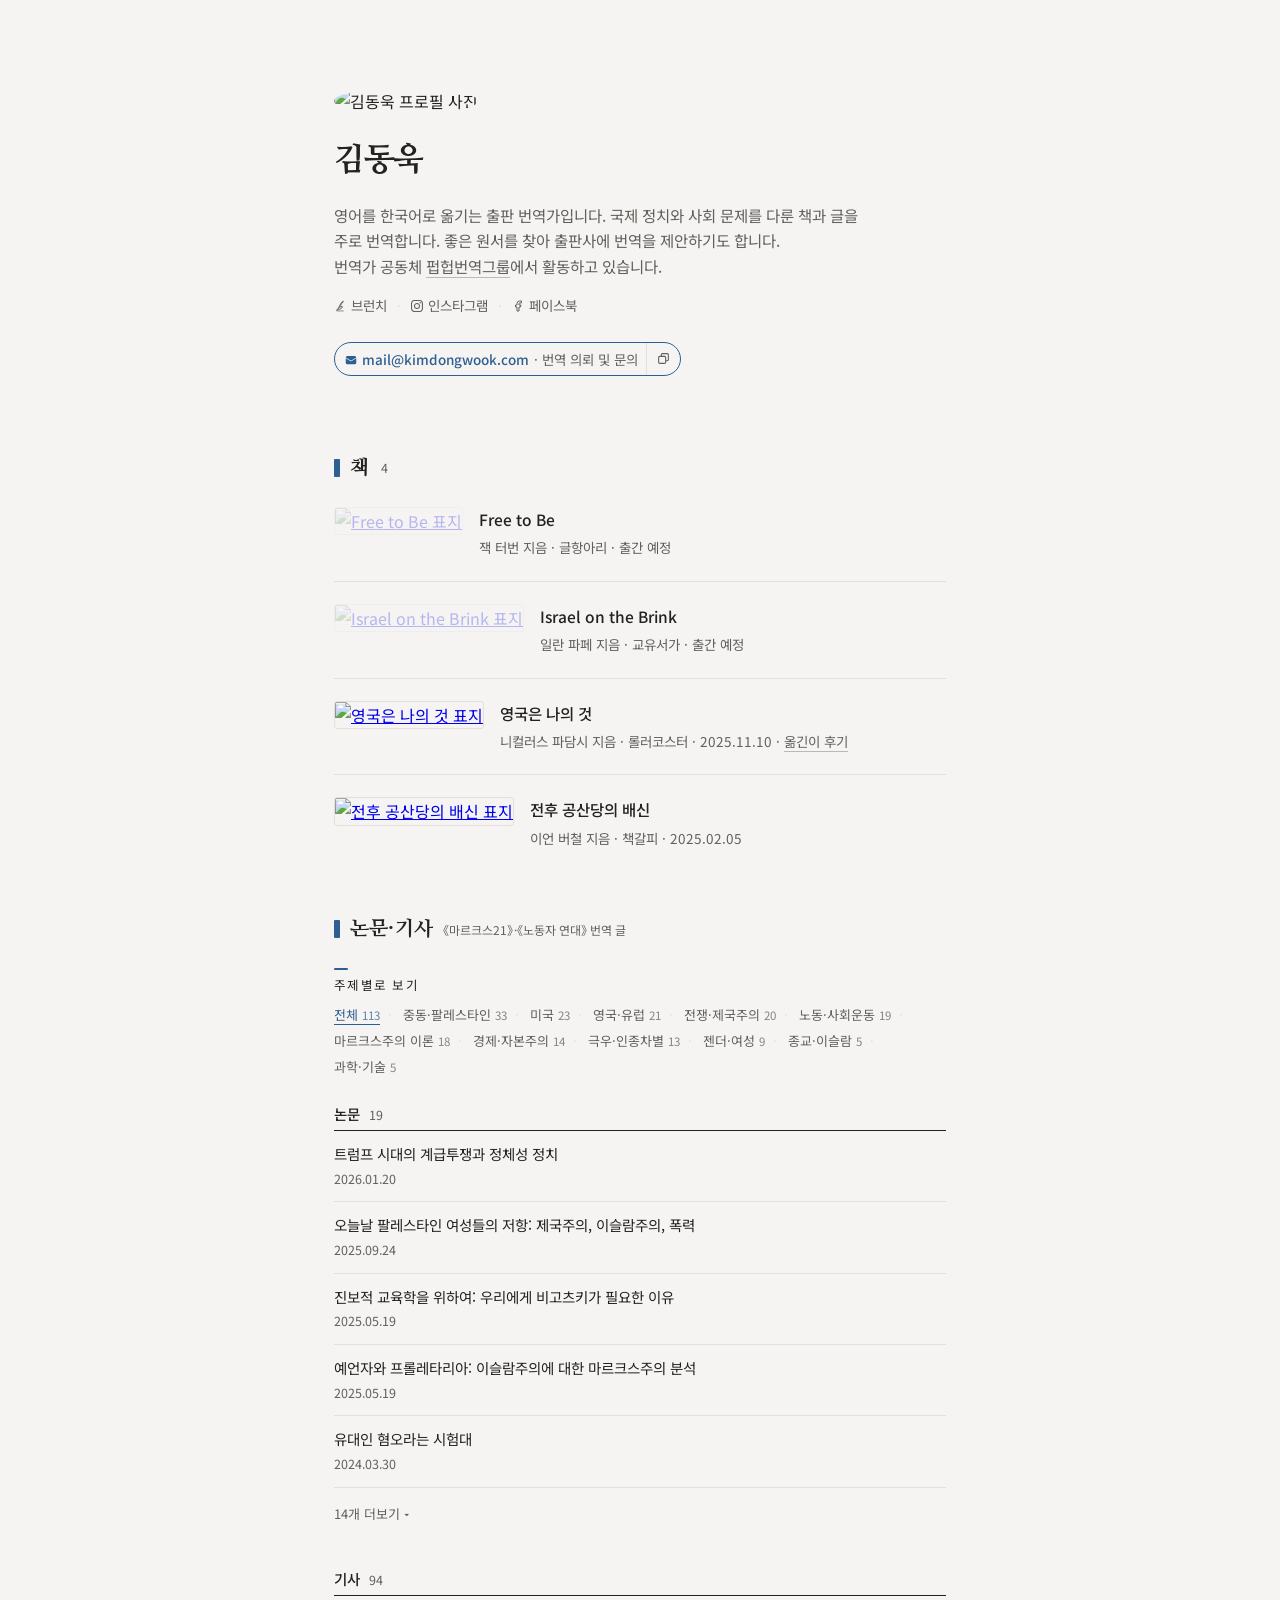
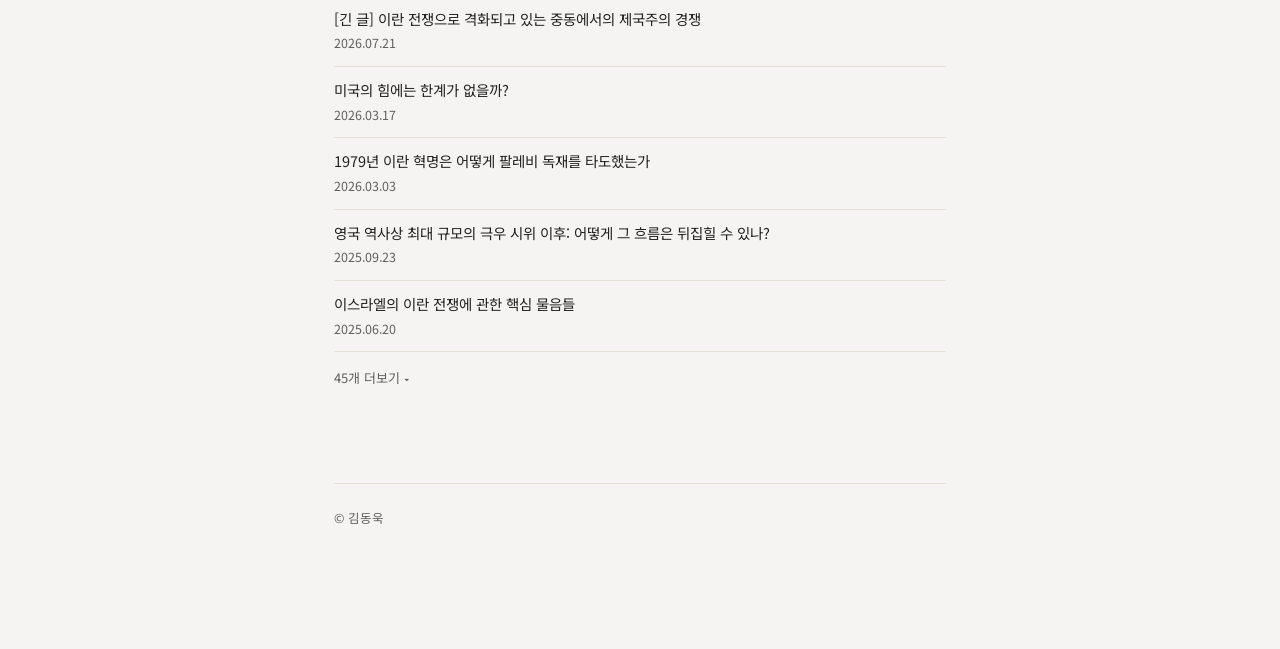
==== commit 416a7287: "Update asset version" ====
--- a/index.html
+++ b/index.html
@@ -58,7 +58,7 @@
 
 <link rel="preconnect" href="https://fonts.googleapis.com">
 <link href="https://fonts.googleapis.com/css2?family=Nanum+Myeongjo:wght@800&family=Noto+Sans+KR:wght@400;500&display=swap" rel="stylesheet">
-<link rel="stylesheet" href="style.css?v=ac69d12">
+<link rel="stylesheet" href="style.css?v=ecccca6">
 </head>
 <body>
 <div class="wrap">
@@ -122,7 +122,7 @@
     </button>
   </section>
 
-  <section>
+  <section id="papers">
     <div class="eyebrow">
       <div class="tab"></div>
       <div class="eyebrow-text">
@@ -186,7 +186,7 @@
   </div>
 </dialog>
 
-<script src="script.js?v=ac69d12"></script>
+<script src="script.js?v=ecccca6"></script>
 <script>
 (function(){
   var photo = document.getElementById('profilePhoto');
--- a/style.css
+++ b/style.css
@@ -451,14 +451,18 @@
 .topic-label{  /* 항목(13px)과 구분되는 작은 레이블 — 위계는 올리지 않음 */
   margin:0 0 6px;
   font-size:12.5px;
-  font-weight:500;
+  font-weight:400;
   letter-spacing:0.1em;
-  color:var(--ink-soft);  /* 아래 태그와 같은 색 */
-}
-.topic-label::after{  /* 아래 항목이 펼쳐진다는 표시 */
-  content:"▾";
-  margin-left:0.5em;
-  letter-spacing:0;
+  color:var(--ink);  /* 아래 흐린 태그와 구분 */
+}
+.topic-label::before{  /* 레이블 위 짧은 가로선 — 섹션 제목의 세로 .tab과 겹치지 않는 강조 */
+  content:"";
+  display:block;
+  width:14px;
+  height:2px;
+  margin-bottom:5px;
+  background:var(--accent);
+  border-radius:1px;
 }
 .tags{
   font-size:13px;
